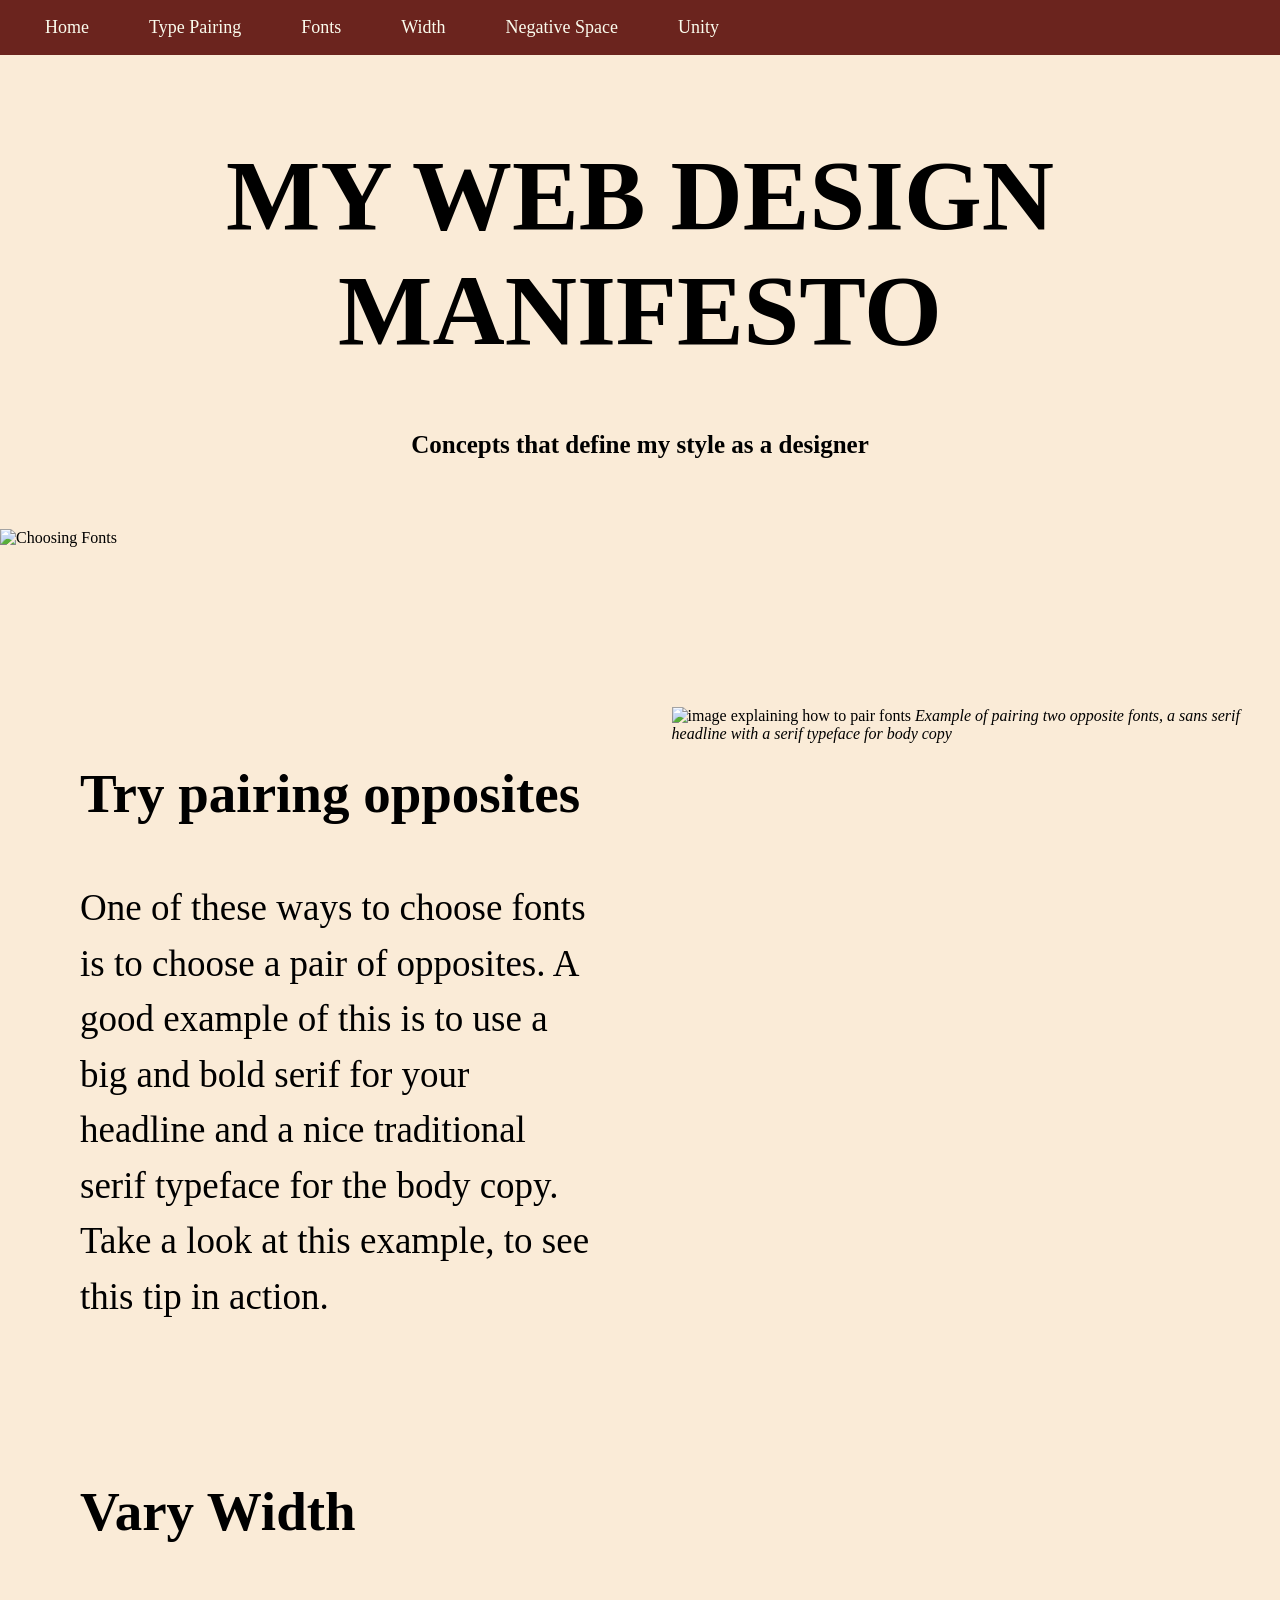
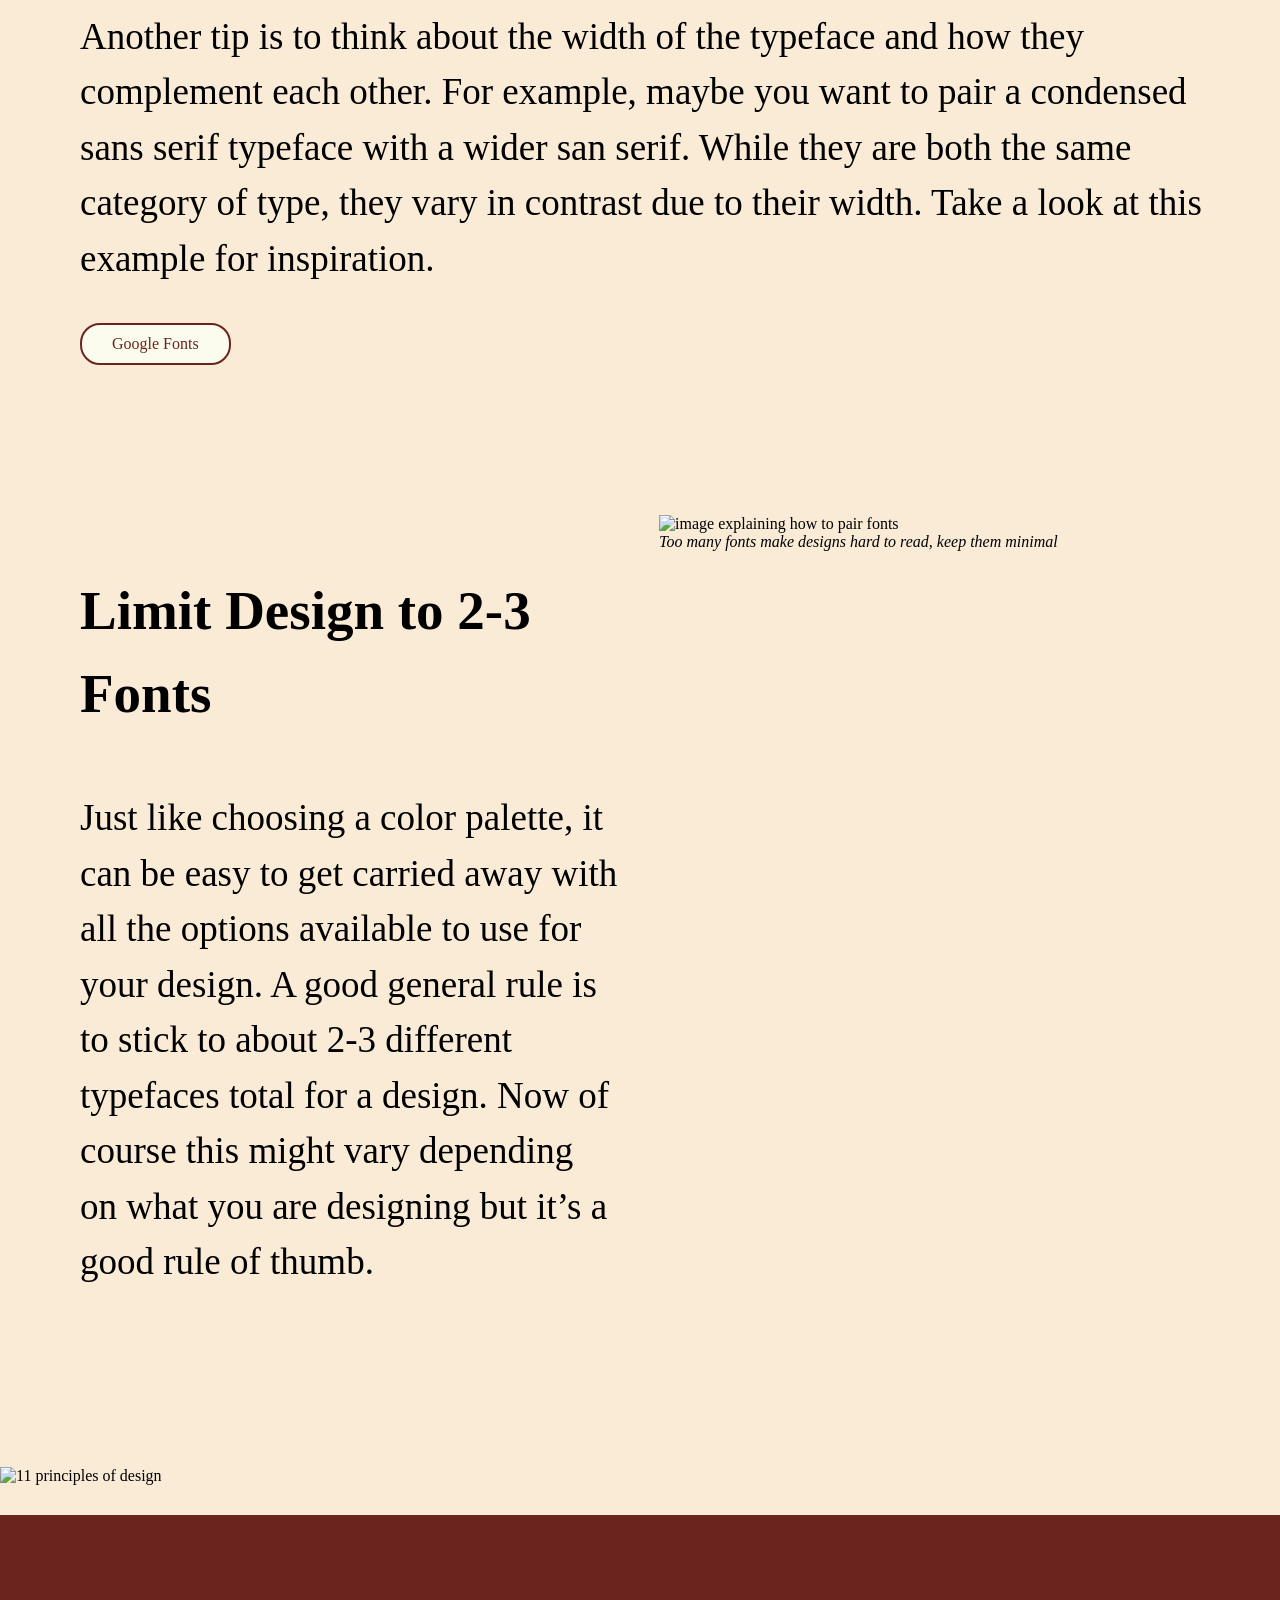
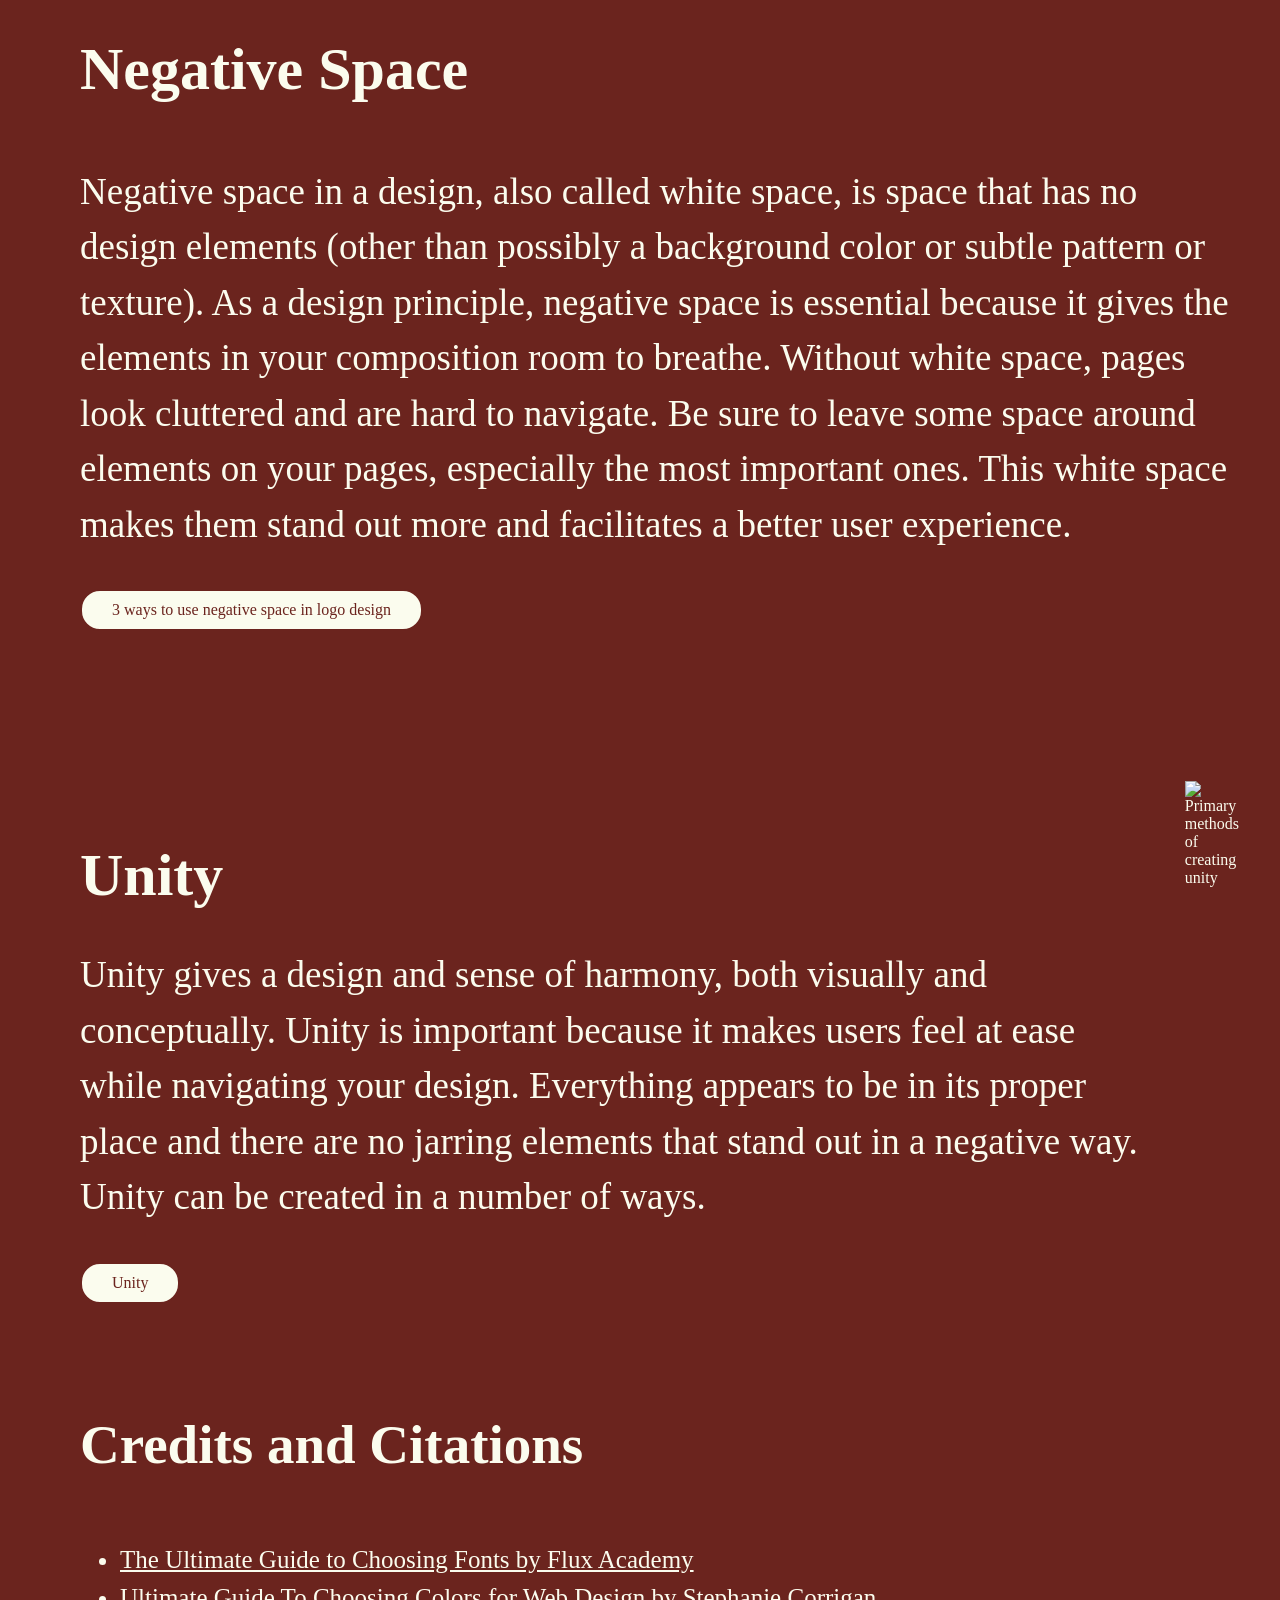
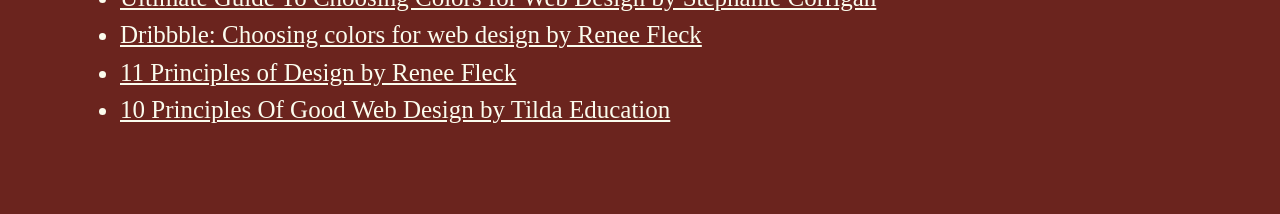
==== CodingAWebpage.html @ ee946fb3 "Add files via upload" ====
<!doctype html>
<html>
	
<head>
  <meta charset="utf-8">
  <title>MY WEB DESIGN MANIFESTO</title> 
  <link href="Style.css" rel="stylesheet" type="text/css">
  <link rel="preconnect" href="https://fonts.googleapis.com">
  <link rel="preconnect" href="https://fonts.gstatic.com" crossorigin>
  <link href="https://fonts.googleapis.com/css2?family=Space+Mono:ital,wght@0,400;0,700;1,400;1,700&display=swap" rel="stylesheet">
</head>

	<body>

<nav class="navbar">
<ul class="nav-list">
	<li><a href="#home">Home</a></li>
    <li><a href="#type-pairing">Type Pairing</a></li>
	<li><a href="#fonts">Fonts</a></li>
    <li><a href="#width">Width</a></li>
    <li><a href="#negative-space">Negative Space</a></li>
    <li><a href="#unity">Unity</a></li>
</ul>
</nav>

	<section class="intro" id="home">
    <h1 class="main-title">MY WEB DESIGN MANIFESTO</h1>
    <h3 class="concepts">Concepts that define my style as a designer</h3>
</section>

<img src="../../choosingfonts.jpg"
     alt="Choosing Fonts"
     class="choosingfonts-image">
	

	
	
<!--Typography Section-->
	<section class="typography-section" id="type-pairing">
		
    <div class="typography-text">

        <h3>Try pairing opposites</h3>

        <p>
            One of these ways to choose fonts is to choose a pair of opposites.
            A good example of this is to use a big and bold serif for your headline
            and a nice traditional serif typeface for the body copy.
            Take a look at this example, to see this tip in action.
        </p>

    </div>

    <div class="typography-image">
		
        <img src="../../example of type pairing jpg.jpg"
         alt="image explaining how to pair fonts">

        <cite>Example of pairing two opposite fonts, a sans serif headline with a serif typeface for body copy</cite>
    </div>

</section>
		
		
		<section class="varywidth" id="width">
		
		<h3> Vary Width</h3>
		<p> Another tip is to think about the width of the typeface and how they complement each other. For example, maybe you want to pair a condensed sans serif typeface with a wider san serif. While they are both the same category of type, they vary in contrast due to their width. Take a look at this example for inspiration.</p>
		 <a href="https://fonts.google.com/" 
   class="google-fonts-button" 
   target="_blank" 
   rel="noopener">
   Google Fonts
</a>
</section>

<section class="fonts-section" id="fonts">

    <div class="fonts-text">
        <h3>Limit Design to 2-3 Fonts</h3>

        <p>
            Just like choosing a color palette, it can be easy to get carried away
            with all the options available to use for your design. A good general
            rule is to stick to about 2-3 different typefaces total for a design.
            Now of course this might vary depending on what you are designing but
            it’s a good rule of thumb.
        </p>
    </div>

    <div class="fonts-image">
        <img src="../../toomanyfonts.jpg"
             alt="image explaining how to pair fonts">
		<cite>Too many fonts make designs hard to read, keep them minimal</cite>
			  
    </div>

</section>
		 
	

			 
	<!--Color Adn Design Principles Section-->
	<img src="../11principlesofdesign.jpg"
     alt="11 principles of design"
     class="principles-image">
	<div class= "bottom-red-section">
	<!-- Negative Space Section -->
<section class="negative-space-section" id="negative-space">

    <h3>Negative Space</h3>

    <p>
        Negative space in a design, also called white space, is space that has no
        design elements (other than possibly a background color or subtle pattern
        or texture).
	
        As a design principle, negative space is essential because it gives the
        elements in your composition room to breathe. Without white space, pages
        look cluttered and are hard to navigate.
    
        Be sure to leave some space around elements on your pages, especially the
        most important ones. This white space makes them stand out more and
        facilitates a better user experience.
    </p>

    <a href="https://dribbble.com/stories/2019/10/04/negative-space-logo-design"
       class="cream-button"
       target="_blank"
       rel="noopener">
        3 ways to use negative space in logo design
    </a>
	
</section>
	
	
	 <section class="unity" id="unity">

		 <div class="unity-text"> 
		 <h3>Unity</h3>
		
		<p>
		 Unity gives a design and sense of harmony, both visually and conceptually. Unity is important because it makes users feel at ease while navigating your design. Everything appears to be in its proper place and there are no jarring elements that stand out in a negative way. Unity can be created in a number of ways.
		</p>
	<a href="https://dribbble.com/resources/education/principles-of-design"
       class="cream-button"
       target="_blank"
       rel="noopener">
        Unity
    </a>
		 
		 </div>
		 
 <div class="unity-image">
		 
	<img src="../PrimaryMethods.jpg"
		 alt= "Primary methods of creating unity"
		 class="unityprimarymethodsimage">
		 
		 </div>
</section>
	
	
	<!--Referenced Articles -->
	<footer>
		<div class="creditsandcitations">
		<h3> Credits and Citations </h3>
	      <ul> 
			 
		     <li><a href="https://www.flux-academy.com/blog/the-ultimate-guide-to-choosing-fonts" target="_blank">The Ultimate Guide to Choosing Fonts by Flux Academy </a></li>
			  <li><a href="https://www.flux-academy.com/blog/ultimate-guide-to-choosing-colors-for-web-design" target="_blank"> Ultimate Guide To Choosing Colors for Web Design by Stephanie Corrigan </a> </li>
			  <li><a href="https://dribbble.com/stories/2018/12/19/choosing-colors-for-web-design-a-practical-ui-color-application-guide" target="_blank"> Dribbble: Choosing colors for web design by Renee Fleck </a> </li>
			  <li><a href="https://dribbble.com/resources/education/principles-of-design" target="_blank"> 11 Principles of Design by Renee Fleck </a> </li>
			  <li><a href="https://tilda.education/en/web-design-principles" target="_blank"> 10 Principles Of Good Web Design by Tilda Education </a> </li>
			  
		</ul>
			</div>
	</footer>
</div>
</body>
</html>
---- Style.css ----
{
	margin-right: 15px; 
	margin-bottom: 15px;
}
html {
    scroll-behavior: smooth;
}
.navbar { 
	background-color: #6b241e;
	padding: 7px 0 7px 30px;
}	

.nav-list {
	list-style: none;
	margin: 0;
	padding: 0;
	
	display: flex;
	gap: 30px;
}

.nav-list a {
	display: block;
    font-family: "Hoefler Text", Georgia, serif;
    font-size: 18px;
    color: white;
    text-decoration: none;
	padding: 10px 15px;
}


.nav-list li {
    margin-right: 0px;
}
	
.nav-list a {
    display: block;
	padding: 10 px 15px;
	color: #fbfcee;
	text-decoration: none;
}

.nav-list a:hover {
	background-color: #6b241e;
}
	
.choosingfonts-image img {
	display: block;
	margin-bottom: 80px;
	margin-top: 50px;
    width: 100%;
    height: auto;
}




body {
    font-family: "calibri";
    margin: 0;
    background-color: #fbfcee;

}
h1 {
  font-family: "Bodoni"; 
	font-size: 100px
}

h2 {
  font-family: "calibri";
	font-size: 80px
}

h3 { 
	font-family: "calibri";
	font-size: 55px
}


p {
  font-family: "calibri";
	font-size: 37px;
    line-height: 1.5;
}


.nav-table {
    width: 100%;
    table-layout: fixed;
}

.nav-table td {
    text-align: center;
}




.main-title {
  text-align: center;
	background-color: #faebd7;
}
.concepts {
  text-align: center;
	font-size: 25px;
	margin-top: -20px;
	background-color: #faebd7;
}


	
	
	
        .typography-section {
             display: flex;
             align-items: flex-start;
             justify-content: space-between;
             gap: 40px;
             margin-top: 160px;
			margin-bottom: 30px;
			padding-right: 40px;
			margin-left: 80px;
        }

        .typography-text {
            width: 45%;
			padding-left: 0px;
			padding-right: 40px;
			margin-top: 0;
			margin-bottom: 35px;
			
        }


   .varywidth h3 {
            width: 45%;
			padding-left: 80px;
			padding-right: 40px;
			line-height: 1.5;
	        padding-top: 20px;
        }

   .varywidth p {
			padding-left: 80px;
			padding-right: 40px;
	        
 }

        .typography-image {
            width: 50%;
        }

        .typography-image img {
            width: 100%;
            height: auto;
        }




.fonts-section {
    display: flex;
    align-items: flex-start;
    justify-content: space-between;
    gap: 40px;
    margin-top: 150px;
	padding-right: 40px;
	margin-left: 20px;
	margin-bottom: 40px;
}

.fonts-text {
    width: 45%;
	padding-left: 60px;
    padding-right: 0px;
	line-height: 1.5;
}

.fonts-image {
    width: 48.5%;
}

.fonts-image img {
    width: 100%;
    height: auto;
	display: block;
	margin: 0;
}
   
.choosingfonts-image {
    width: 100%;
    height: auto;
    display: block;
    margin: 70px 0 0 0;
}

.principles-image img {
    width: 100%;
    height: auto;
}


body {
    margin: 0;
	background-color: #faebd7;
}

.bottom-red-section {
	background-color: #6b241e;
	color: #fbfcee;
	padding-top: 60px;
	padding-bottom: 60px;
}


.red-button {
    background-color: #fbfcee;
    color: maroon;
    border-radius: 20px;
	padding: 10px 30px;
    font-size: 16px;
    cursor: pointer;
    text-decoration: none;
    display: inline-block;
	margin-left: 0;
}

.cream-button {
    background-color: #fbfcee;
    color: #6b241e;
    border: 2px solid #6b241e;
    padding: 10px 30px;
    border-radius: 20px;
    text-decoration: none;
    display: inline-block;
	margin-left: 0px;
}

.google-fonts-button {
    background-color: #fbfcee;
    color: #6b241e;
    border: 2px solid #6b241e;
    padding: 10px 30px;
    border-radius: 20px;
    text-decoration: none;
    display: inline-block;

    margin-left: 80px;
}

.bottom-red-section .cream-button:visted,
.bottom-red-section .cream-button:hover {
    color: #fbfcee;
}

.varywidth .red-button  {
	margin-left: 80px;
	}

.negative-space-section {
	background-color: transparent;
    margin-top: 20px;
    margin-bottom: 70px;
    padding-left: 80px;
    padding-right: 40px;

}

.negative-space-section h3 {
    font-size: 60px;
}
 

.negative-space-section p {
    font-size: 37px;
    line-height: 1.5;
}

.negative-space-section .red-button {
    display: inline-block;
    margin-top: 20px;
}

.principles-image {
    width: 100%;
    height: auto;
    display: block;
    margin-top: 0;
	padding-top: 100px;
	padding-bottom: 30px;
}


.unityprimarymethodsimage {
	width: 100%;
	height: auto;
	display: block;
	margin-left: auto;
	}


.unity {
	background-color: transparent;
    margin-top: 150px;
    margin-bottom: 100px;
    margin-left: 80px;
    margin-right: 40px;
	
	display: flex;
	align-items: Flex-start;
	gap: 20px;
	}

.unity h3 {
    font-size: 60px;
	margin-bottom: 10px;
	padding-left: 0;
}

.unity p {
    font-size: 37px;
    line-height: 1.5;
	padding-left: 0px;
	padding-right: 0px;
}


	
.creditsandcitations {
    padding-left: 80px;
    padding-right: 40px;
	font-size: 25px;
	line-height: 1.5;
}

.creditsandcitations a,
.creditsandcitations a:visited,
.creditsandcitations a:hover,
.creditsandcitations a:active {
    color: #fbfcee;
}
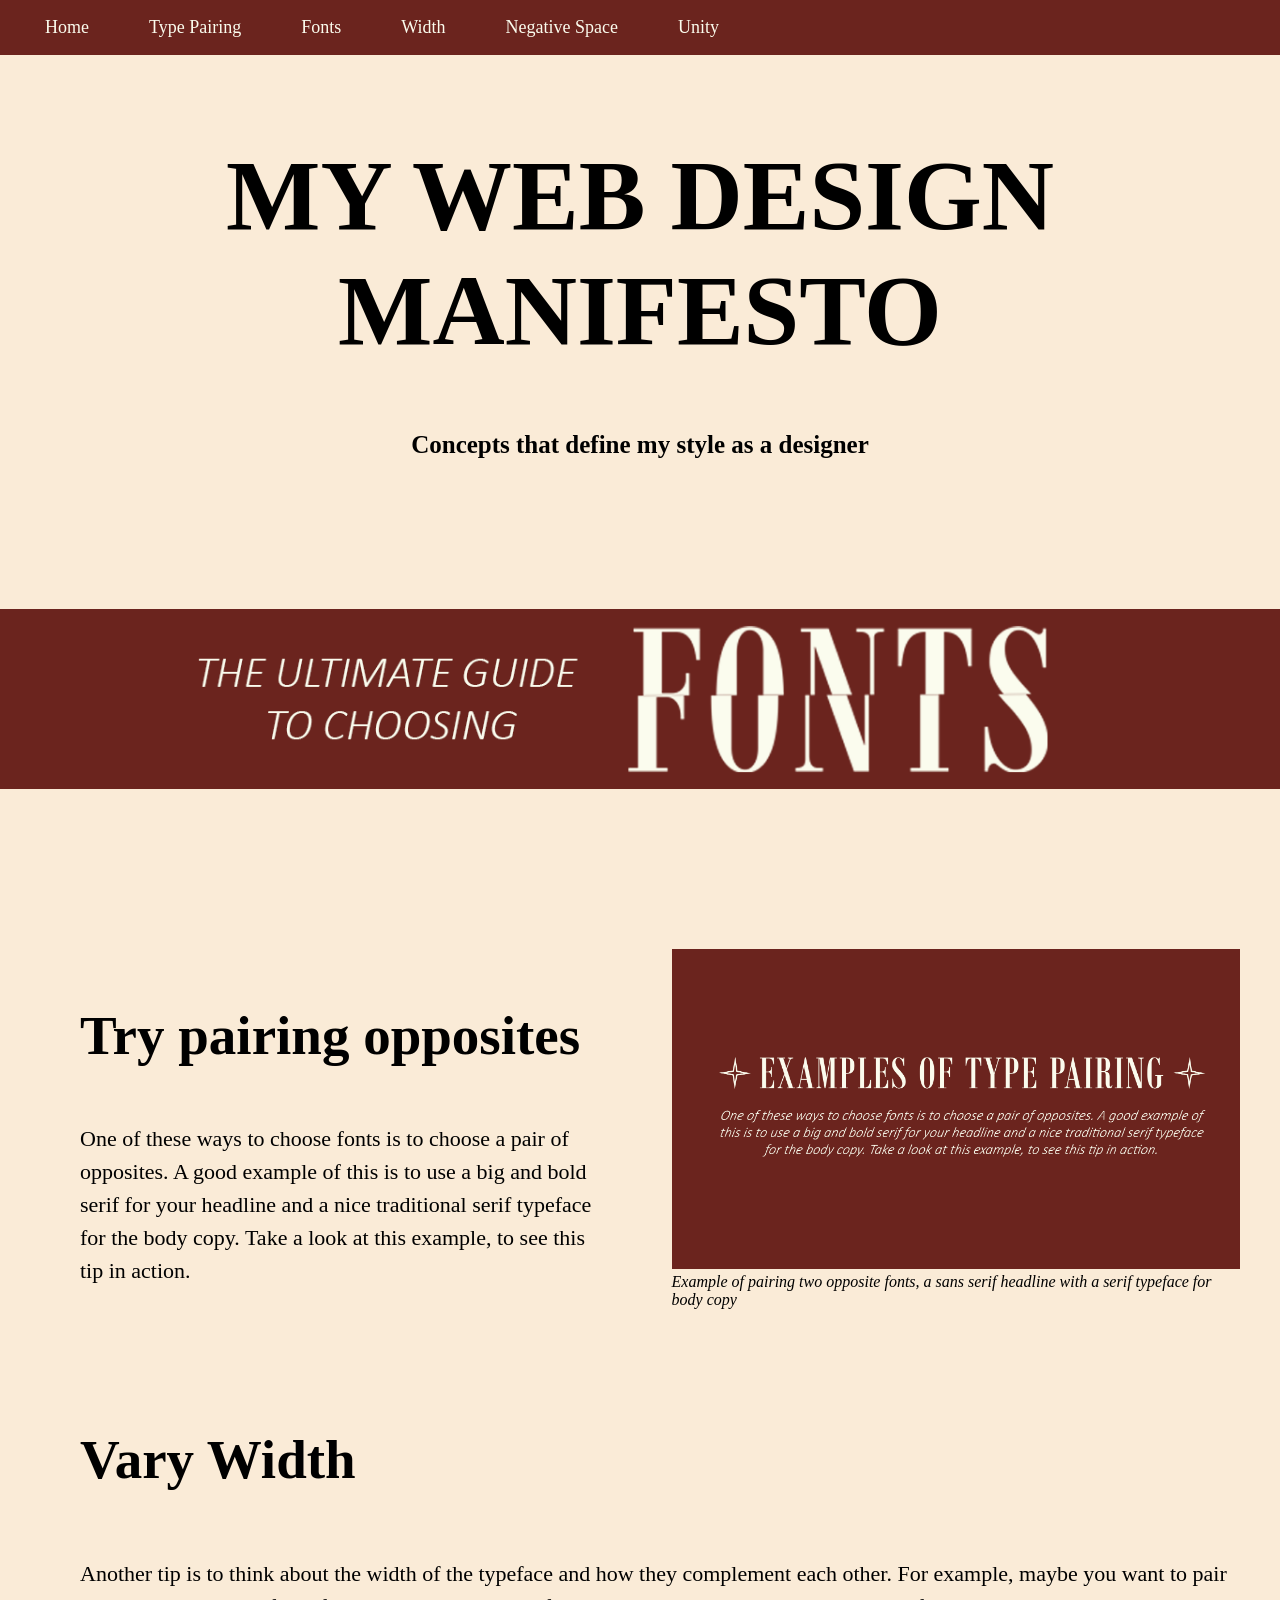
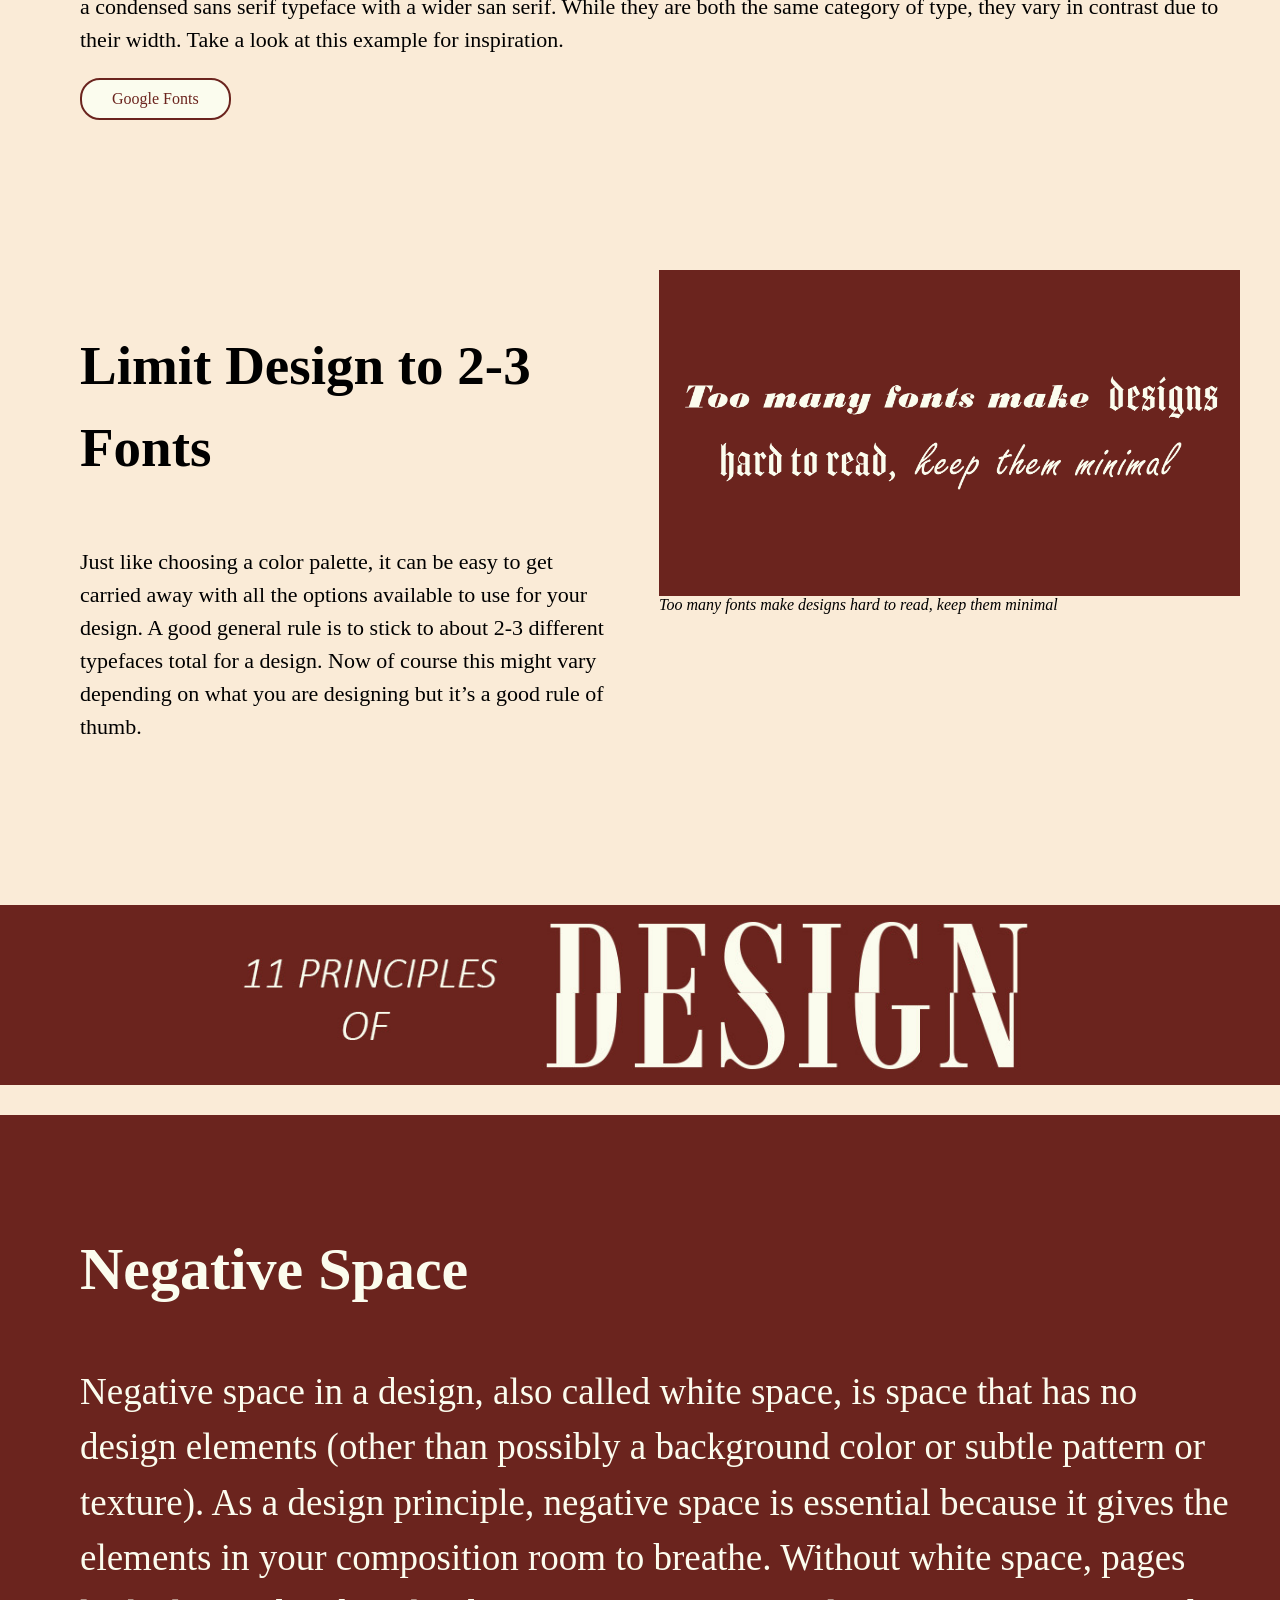
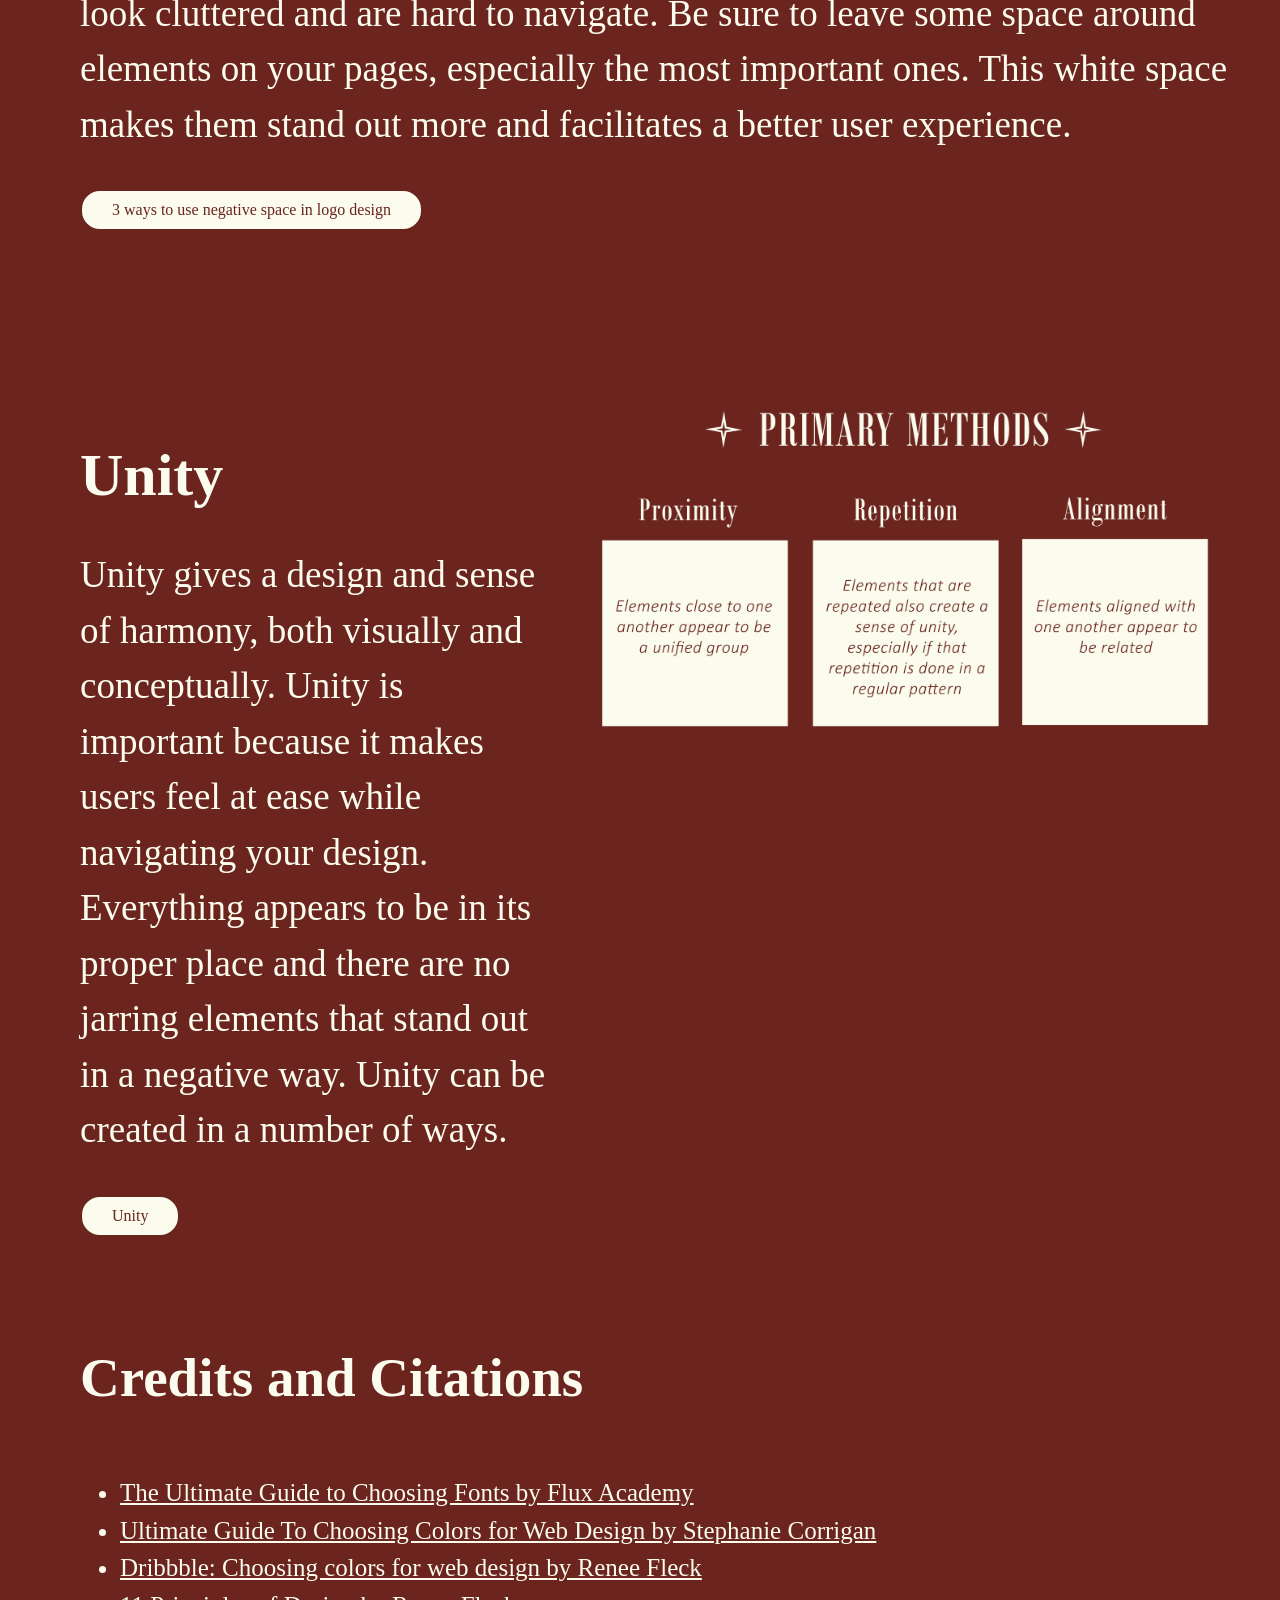
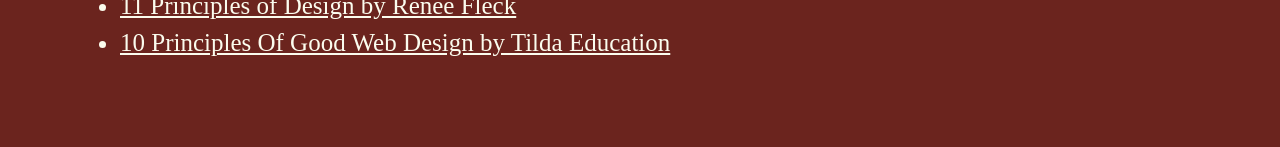
==== commit 34ff8a6a: "Add files via upload" ====
--- a/CodingAWebpage.html
+++ b/CodingAWebpage.html
@@ -2,9 +2,9 @@
 <html>
 	
 <head>
-  <meta charset="utf-8">
+  <meta charset="UTF-8">
   <title>MY WEB DESIGN MANIFESTO</title> 
-  <link href="Style.css" rel="stylesheet" type="text/css">
+  <link rel="stylesheet" href="Style.css">
   <link rel="preconnect" href="https://fonts.googleapis.com">
   <link rel="preconnect" href="https://fonts.gstatic.com" crossorigin>
   <link href="https://fonts.googleapis.com/css2?family=Space+Mono:ital,wght@0,400;0,700;1,400;1,700&display=swap" rel="stylesheet">
@@ -22,20 +22,16 @@
     <li><a href="#unity">Unity</a></li>
 </ul>
 </nav>
-
+	
 	<section class="intro" id="home">
-    <h1 class="main-title">MY WEB DESIGN MANIFESTO</h1>
-    <h3 class="concepts">Concepts that define my style as a designer</h3>
+		<div class="container">
+			 <h1 class="main-title">MY WEB DESIGN MANIFESTO</h1>
+    		<h3 class="concepts">Concepts that define my style as a designer</h3>
+		</div>
+		<img src="choosingfonts.png" class= "choosingfonts" alt="fonts">
+   
 </section>
-
-<img src="../../choosingfonts.jpg"
-     alt="Choosing Fonts"
-     class="choosingfonts-image">
 	
-
-	
-	
-<!--Typography Section-->
 	<section class="typography-section" id="type-pairing">
 		
     <div class="typography-text">
@@ -53,8 +49,7 @@
 
     <div class="typography-image">
 		
-        <img src="../../example of type pairing jpg.jpg"
-         alt="image explaining how to pair fonts">
+        <img src="typepairing.jpg.png">
 
         <cite>Example of pairing two opposite fonts, a sans serif headline with a serif typeface for body copy</cite>
     </div>
@@ -89,7 +84,7 @@
     </div>
 
     <div class="fonts-image">
-        <img src="../../toomanyfonts.jpg"
+        <img src="toomanyfonts.jpg.jpg"
              alt="image explaining how to pair fonts">
 		<cite>Too many fonts make designs hard to read, keep them minimal</cite>
 			  
@@ -101,7 +96,7 @@
 
 			 
 	<!--Color Adn Design Principles Section-->
-	<img src="../11principlesofdesign.jpg"
+	<img src="principlesofdesign.jpg.jpg"
      alt="11 principles of design"
      class="principles-image">
 	<div class= "bottom-red-section">
@@ -153,7 +148,7 @@
 		 
  <div class="unity-image">
 		 
-	<img src="../PrimaryMethods.jpg"
+	<img src="PrimaryMethods.jpg.jpg"
 		 alt= "Primary methods of creating unity"
 		 class="unityprimarymethodsimage">
 		 
--- a/Style.css
+++ b/Style.css
@@ -1,9 +1,16 @@
-{
+@charset"UTF-8";
+body{
 	margin-right: 15px; 
 	margin-bottom: 15px;
 }
 html {
     scroll-behavior: smooth;
+}
+.container{
+	max-width: 1120px;
+	margin: 0 auto;
+	padding: 0 40px;
+	
 }
 .navbar { 
 	background-color: #6b241e;
@@ -44,12 +51,10 @@
 	background-color: #6b241e;
 }
 	
-.choosingfonts-image img {
-	display: block;
-	margin-bottom: 80px;
-	margin-top: 50px;
-    width: 100%;
-    height: auto;
+.choosingfonts {
+	
+    width: 100%;
+  
 }
 
 
@@ -72,14 +77,16 @@
 }
 
 h3 { 
+	padding-top: 0px;
 	font-family: "calibri";
 	font-size: 55px
+	
 }
 
 
 p {
   font-family: "calibri";
-	font-size: 37px;
+	font-size: 22px;
     line-height: 1.5;
 }
 
@@ -126,7 +133,7 @@
             width: 45%;
 			padding-left: 0px;
 			padding-right: 40px;
-			margin-top: 0;
+			margin-top: 0px;
 			margin-bottom: 35px;
 			
         }
@@ -187,11 +194,11 @@
 	margin: 0;
 }
    
-.choosingfonts-image {
+.choosingfonts {
     width: 100%;
     height: auto;
     display: block;
-    margin: 70px 0 0 0;
+    margin-top: 150px;
 }
 
 .principles-image img {
